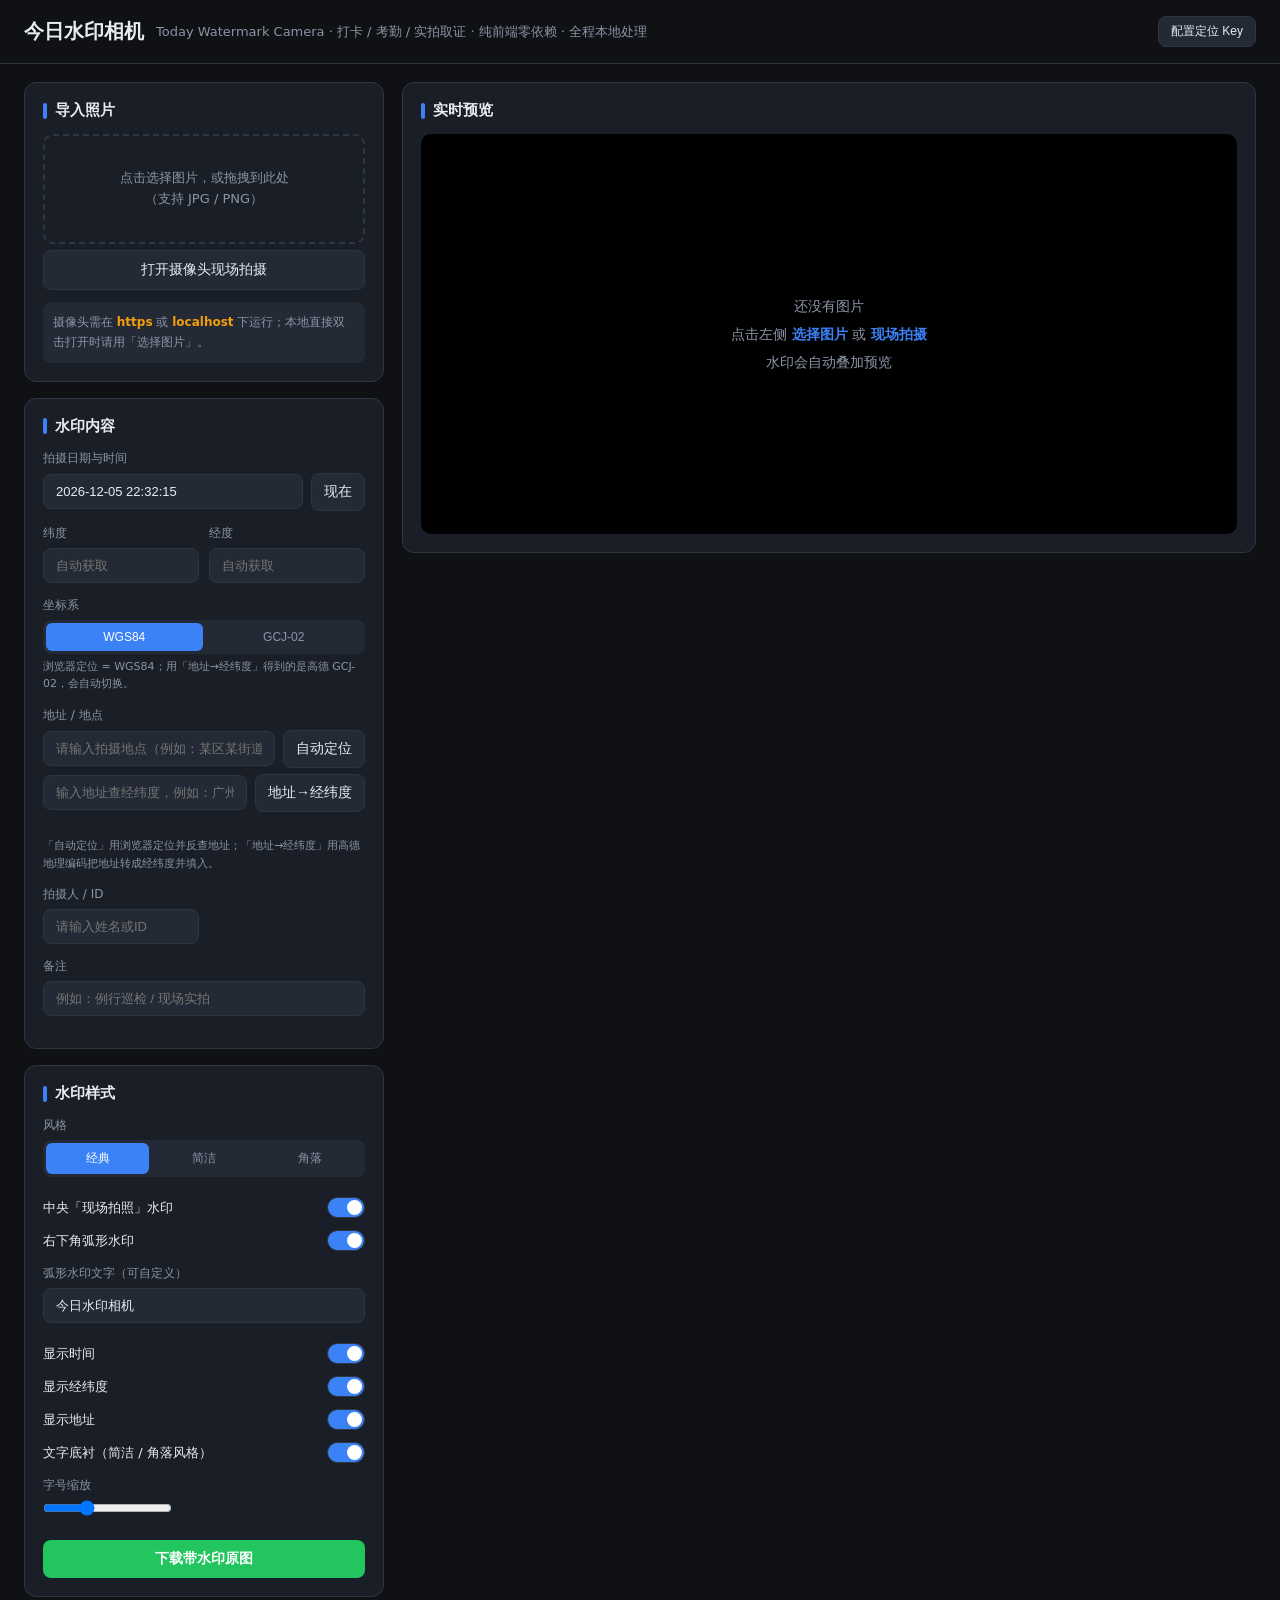
==== index.html @ eaea77f7 "今日水印相机 v1.0：纯前端照片水印工具" ====
<!DOCTYPE html>
<html lang="zh-CN">
<head>
<meta charset="UTF-8">
<meta name="viewport" content="width=device-width, initial-scale=1.0">
<title>今日水印相机 · 打卡取证</title>
<link rel="stylesheet" href="css/style.css">
</head>
<body>
<header>
  <h1>今日水印相机</h1>
  <span class="sub">Today Watermark Camera · 打卡 / 考勤 / 实拍取证 · 纯前端零依赖 · 全程本地处理</span>
  <button class="btn ghost tiny" id="keyBtn">配置定位 Key</button>
</header>

<div class="wrap">
  <div>
    <!-- 导入照片 -->
    <div class="panel" style="margin-bottom:16px">
      <h2>导入照片</h2>
      <div id="uploadBox" class="upload">点击选择图片，或拖拽到此处<br>（支持 JPG / PNG）</div>
      <input type="file" id="fileInput" accept="image/*" style="display:none">
      <button class="btn ghost block" id="camBtn">打开摄像头现场拍摄</button>
      <video id="cam" playsinline autoplay muted></video>
      <div id="camBtns" class="row" style="margin-top:8px;display:none">
        <button class="btn green" id="shootBtn">拍摄</button>
        <button class="btn ghost" id="stopCam">关闭摄像头</button>
      </div>
      <div class="hint">摄像头需在 <b>https</b> 或 <b>localhost</b> 下运行；本地直接双击打开时请用「选择图片」。</div>
    </div>

    <!-- 水印内容 -->
    <div class="panel">
      <h2>水印内容</h2>
      <div class="grp">
        <label>拍摄日期与时间</label>
        <div class="posbar">
          <input type="text" id="timeText" placeholder="自动获取当前时间">
          <button class="btn ghost" id="refreshTime">现在</button>
        </div>
      </div>
      <div class="cols">
        <div class="grp"><label>纬度</label><input type="text" id="latV" placeholder="自动获取"></div>
        <div class="grp"><label>经度</label><input type="text" id="lngV" placeholder="自动获取"></div>
      </div>
      <div class="grp">
        <label>坐标系</label>
        <div class="seg" id="crsSeg">
          <button data-crs="WGS84坐标系" class="on">WGS84</button>
          <button data-crs="GCJ02坐标系">GCJ-02</button>
        </div>
        <div class="hintline">浏览器定位 = WGS84；用「地址→经纬度」得到的是高德 GCJ-02，会自动切换。</div>
      </div>
      <div class="grp">
        <label>地址 / 地点</label>
        <div class="posbar">
          <input type="text" id="addrV" placeholder="请输入拍摄地点（例如：某区某街道）">
          <button class="btn ghost" id="autoPos">自动定位</button>
        </div>
        <div class="posbar" style="margin-top:6px">
          <input type="text" id="addrQuery" placeholder="输入地址查经纬度，例如：广州市天河区…">
          <button class="btn ghost" id="geoBtn">地址→经纬度</button>
        </div>
        <div class="st" id="posStatus"></div>
        <div class="hintline">「自动定位」用浏览器定位并反查地址；「地址→经纬度」用高德地理编码把地址转成经纬度并填入。</div>
      </div>
      <div class="cols">
        <div class="grp"><label>拍摄人 / ID</label><input type="text" id="idV" placeholder="请输入姓名或ID"></div>
      </div>
      <div class="grp"><label>备注</label><input type="text" id="memoV" placeholder="例如：例行巡检 / 现场实拍"></div>
    </div>

    <!-- 水印样式 -->
    <div class="panel" style="margin-top:16px">
      <h2>水印样式</h2>
      <div class="grp">
        <label>风格</label>
        <div class="seg" id="styleSeg">
          <button data-style="classic" class="on">经典</button>
          <button data-style="clean">简洁</button>
          <button data-style="corner">角落</button>
        </div>
      </div>
      <div class="switchRow"><span>中央「现场拍照」水印</span><div class="switch on" id="swCenter"></div></div>
      <div class="switchRow"><span>右下角弧形水印</span><div class="switch on" id="swArc"></div></div>
      <div class="grp" style="margin-top:8px">
        <label>弧形水印文字（可自定义）</label>
        <input type="text" id="arcTextV" value="今日水印相机" placeholder="例如：今日水印相机 / 巡检记录 / 自定义文字">
      </div>
      <div class="switchRow"><span>显示时间</span><div class="switch on" id="swTime"></div></div>
      <div class="switchRow"><span>显示经纬度</span><div class="switch on" id="swLng"></div></div>
      <div class="switchRow"><span>显示地址</span><div class="switch on" id="swAddr"></div></div>
      <div class="switchRow"><span>文字底衬（简洁 / 角落风格）</span><div class="switch on" id="swBg"></div></div>
      <div class="grp" style="margin-top:8px">
        <label>字号缩放</label>
        <input type="range" id="scaleSlider" min="1.2" max="5" step="0.1" value="2.4">
      </div>
      <button class="btn block green" id="exportBtn">下载带水印原图</button>
    </div>
  </div>

  <!-- 实时预览 -->
  <div>
    <div class="panel">
      <h2>实时预览</h2>
      <div class="stage" id="stage">
        <img id="display" alt="预览">
        <div class="ph" id="placeholder">还没有图片<br>点击左侧 <b>选择图片</b> 或 <b>现场拍摄</b><br>水印会自动叠加预览</div>
      </div>
    </div>
  </div>
</div>

<script src="js/config.js"></script>
<script src="js/utils.js"></script>
<script src="js/geo.js"></script>
<script src="js/camera.js"></script>
<script src="js/watermark.js"></script>
<script src="js/app.js"></script>
</body>
</html>
---- css/style.css ----
*{margin:0;padding:0;box-sizing:border-box}
:root{
  --bg:#0f1115;--panel:#1a1e26;--panel2:#232a35;--line:#2e3644;
  --txt:#e8ecf2;--mut:#8b94a5;--acc:#3b82f6;--ok:#22c55e;--warn:#f59e0b;
}
body{background:var(--bg);color:var(--txt);font-family:"Microsoft YaHei",system-ui,sans-serif;min-height:100vh}
header{padding:16px 24px;border-bottom:1px solid var(--line);display:flex;align-items:center;gap:12px;flex-wrap:wrap}
header h1{font-size:20px;font-weight:700}
header .sub{color:var(--mut);font-size:13px;flex:1}
.wrap{display:grid;grid-template-columns:360px 1fr;gap:18px;padding:18px 24px;max-width:1400px;margin:0 auto}
@media(max-width:900px){.wrap{grid-template-columns:1fr}}
.panel{background:var(--panel);border:1px solid var(--line);border-radius:12px;padding:18px}
.panel h2{font-size:15px;margin-bottom:14px;display:flex;align-items:center;gap:8px}
.panel h2::before{content:"";width:4px;height:16px;background:var(--acc);border-radius:2px}
.grp{margin-bottom:14px}
.grp label{display:block;font-size:12px;color:var(--mut);margin-bottom:6px}
.grp input[type=text],.grp input[type=number]{
  width:100%;background:var(--panel2);border:1px solid var(--line);color:var(--txt);
  border-radius:8px;padding:9px 12px;font-size:13px;outline:none
}
.grp input:focus{border-color:var(--acc)}
.row{display:flex;gap:10px;align-items:center;flex-wrap:wrap}
.btn{background:var(--acc);color:#fff;border:none;border-radius:8px;padding:10px 16px;font-size:14px;cursor:pointer;transition:.15s;font-weight:600}
.btn:hover{filter:brightness(1.1)}
.btn.ghost{background:var(--panel2);color:var(--txt);border:1px solid var(--line);font-weight:500}
.btn.ghost:hover{border-color:var(--acc);color:var(--acc)}
.btn.green{background:var(--ok)}
.btn.tiny{padding:6px 12px;font-size:12px;font-weight:500}
.btn.block{width:100%;margin-top:6px}
.upload{width:100%;height:110px;border:2px dashed var(--line);border-radius:10px;display:flex;align-items:center;justify-content:center;color:var(--mut);cursor:pointer;text-align:center;transition:.15s;font-size:13px;line-height:1.6}
.upload:hover{border-color:var(--acc);color:var(--acc)}
.seg{display:flex;background:var(--panel2);border-radius:8px;padding:3px;gap:3px}
.seg button{flex:1;padding:7px 4px;background:transparent;border:none;color:var(--mut);border-radius:6px;cursor:pointer;font-size:12px}
.seg button.on{background:var(--acc);color:#fff}
.switchRow{display:flex;justify-content:space-between;align-items:center;padding:6px 0;gap:10px}
.switchRow span{font-size:13px}
.switch{width:38px;height:21px;background:var(--panel2);border-radius:20px;position:relative;cursor:pointer;border:1px solid var(--line);transition:.15s;flex-shrink:0}
.switch::after{content:"";position:absolute;top:2px;left:2px;width:15px;height:15px;background:#fff;border-radius:50%;transition:.15s}
.switch.on{background:var(--acc)}
.switch.on::after{left:19px}
.stage{background:#000;border-radius:10px;overflow:hidden;position:relative;min-height:400px;display:flex;align-items:center;justify-content:center}
#display{max-width:100%;max-height:70vh;display:none;user-select:none}
.ph{color:var(--mut);font-size:14px;text-align:center;padding:40px 20px;line-height:2}
.ph b{color:var(--acc)}
.hint{font-size:12px;color:var(--mut);line-height:1.7;background:var(--panel2);border-radius:8px;padding:10px;margin-top:12px}
.hint b{color:var(--warn)}
video{width:100%;max-height:360px;border-radius:10px;background:#000;display:none;margin-top:10px}
.cols{display:grid;grid-template-columns:1fr 1fr;gap:10px}
@media(max-width:600px){.cols{grid-template-columns:1fr}}
.posbar{display:flex;gap:8px;align-items:center;margin-top:6px}
.posbar input{flex:1}
.posbar button{flex-shrink:0;padding:9px 12px}
.st{font-size:12px;color:var(--mut);margin-top:5px;min-height:16px}
.ok{color:var(--ok)}.warn{color:var(--warn)}.err{color:#ef4444}
.hintline{font-size:11px;color:var(--mut);line-height:1.6;margin-top:4px}
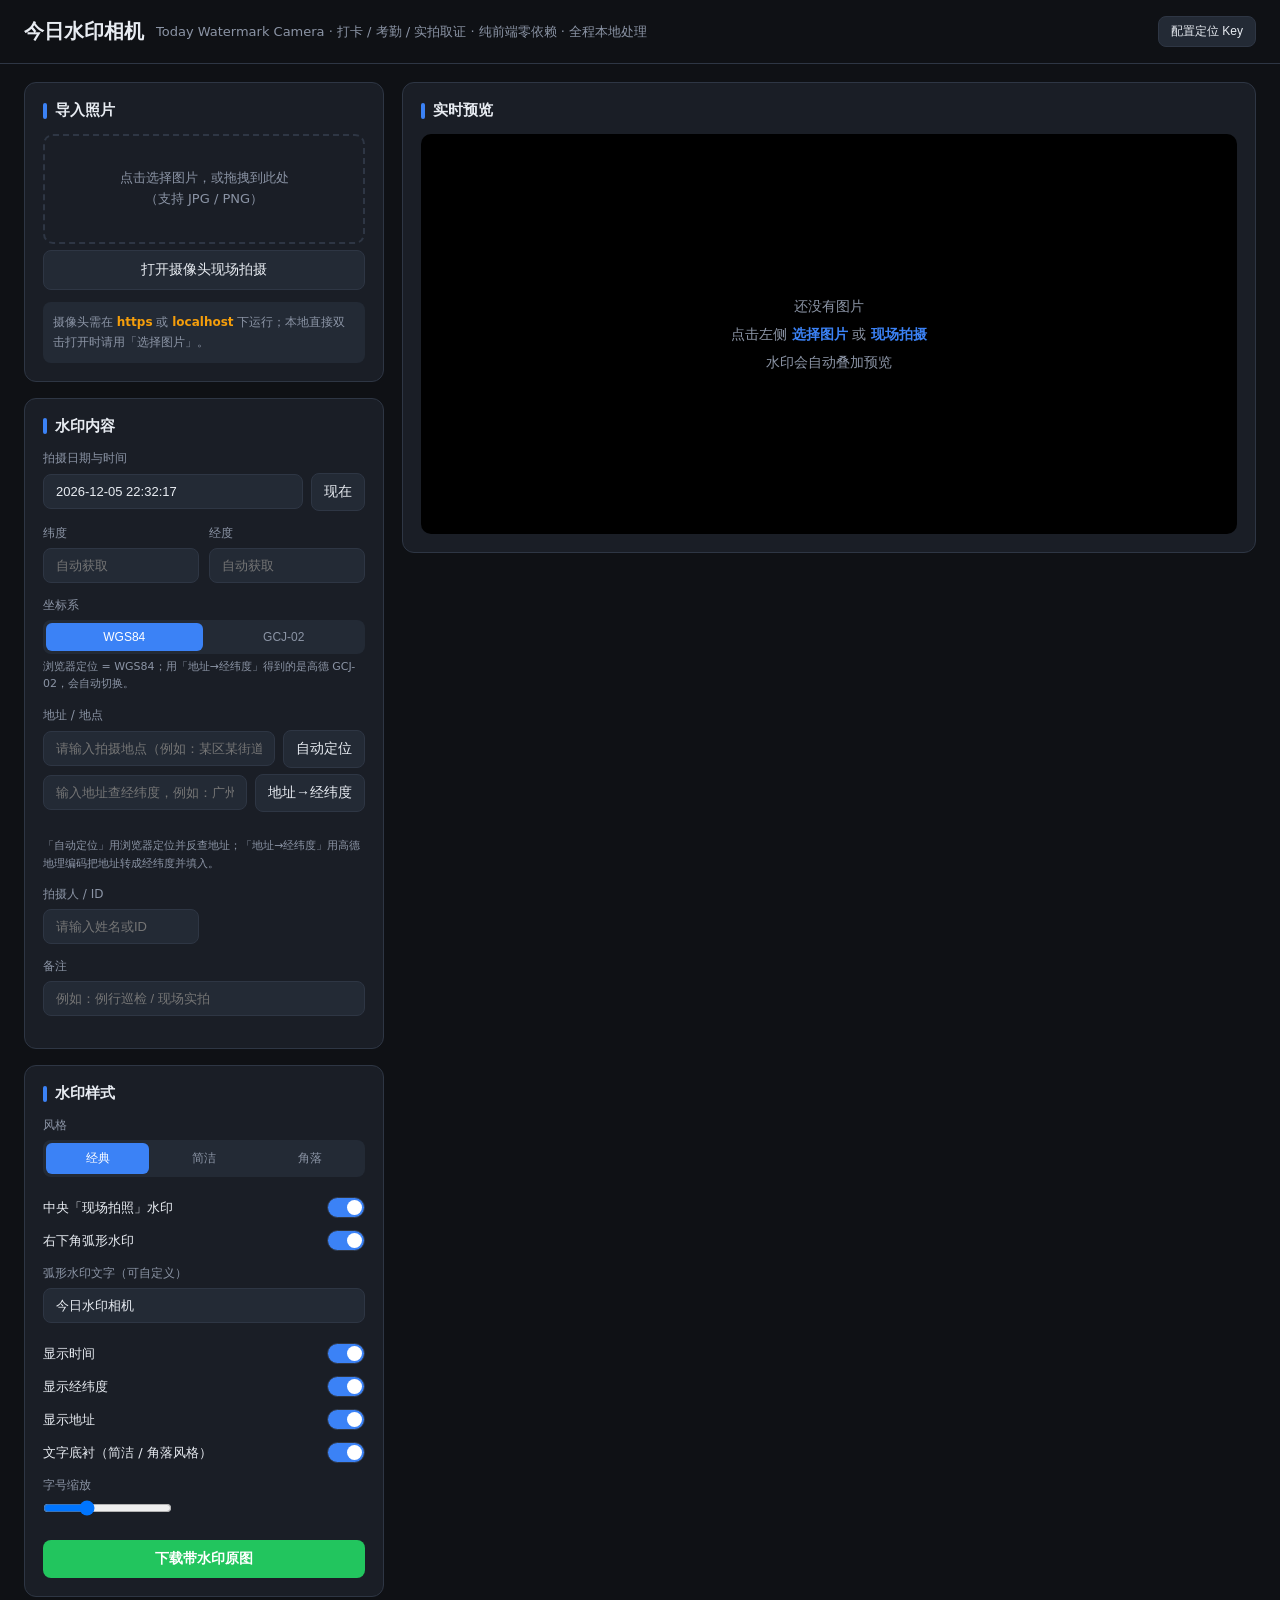
==== commit 6a09d67b: "feat(PWA): link manifest/icon/theme-color and register service worker" ====
--- a/index.html
+++ b/index.html
@@ -5,6 +5,10 @@
 <meta name="viewport" content="width=device-width, initial-scale=1.0">
 <title>今日水印相机 · 打卡取证</title>
 <link rel="stylesheet" href="css/style.css">
+<link rel="manifest" href="manifest.webmanifest">
+<link rel="icon" type="image/svg+xml" href="icons/icon.svg">
+<link rel="apple-touch-icon" href="icons/icon.svg">
+<meta name="theme-color" content="#0f1115">
 </head>
 <body>
 <header>
@@ -117,5 +121,13 @@
 <script src="js/camera.js"></script>
 <script src="js/watermark.js"></script>
 <script src="js/app.js"></script>
+<script>
+  // PWA：安全上下文（https / localhost）下注册 Service Worker，支持添加到主屏幕、离线可用
+  if ("serviceWorker" in navigator && window.isSecureContext) {
+    window.addEventListener("load", function () {
+      navigator.serviceWorker.register("sw.js");
+    });
+  }
+</script>
 </body>
 </html>
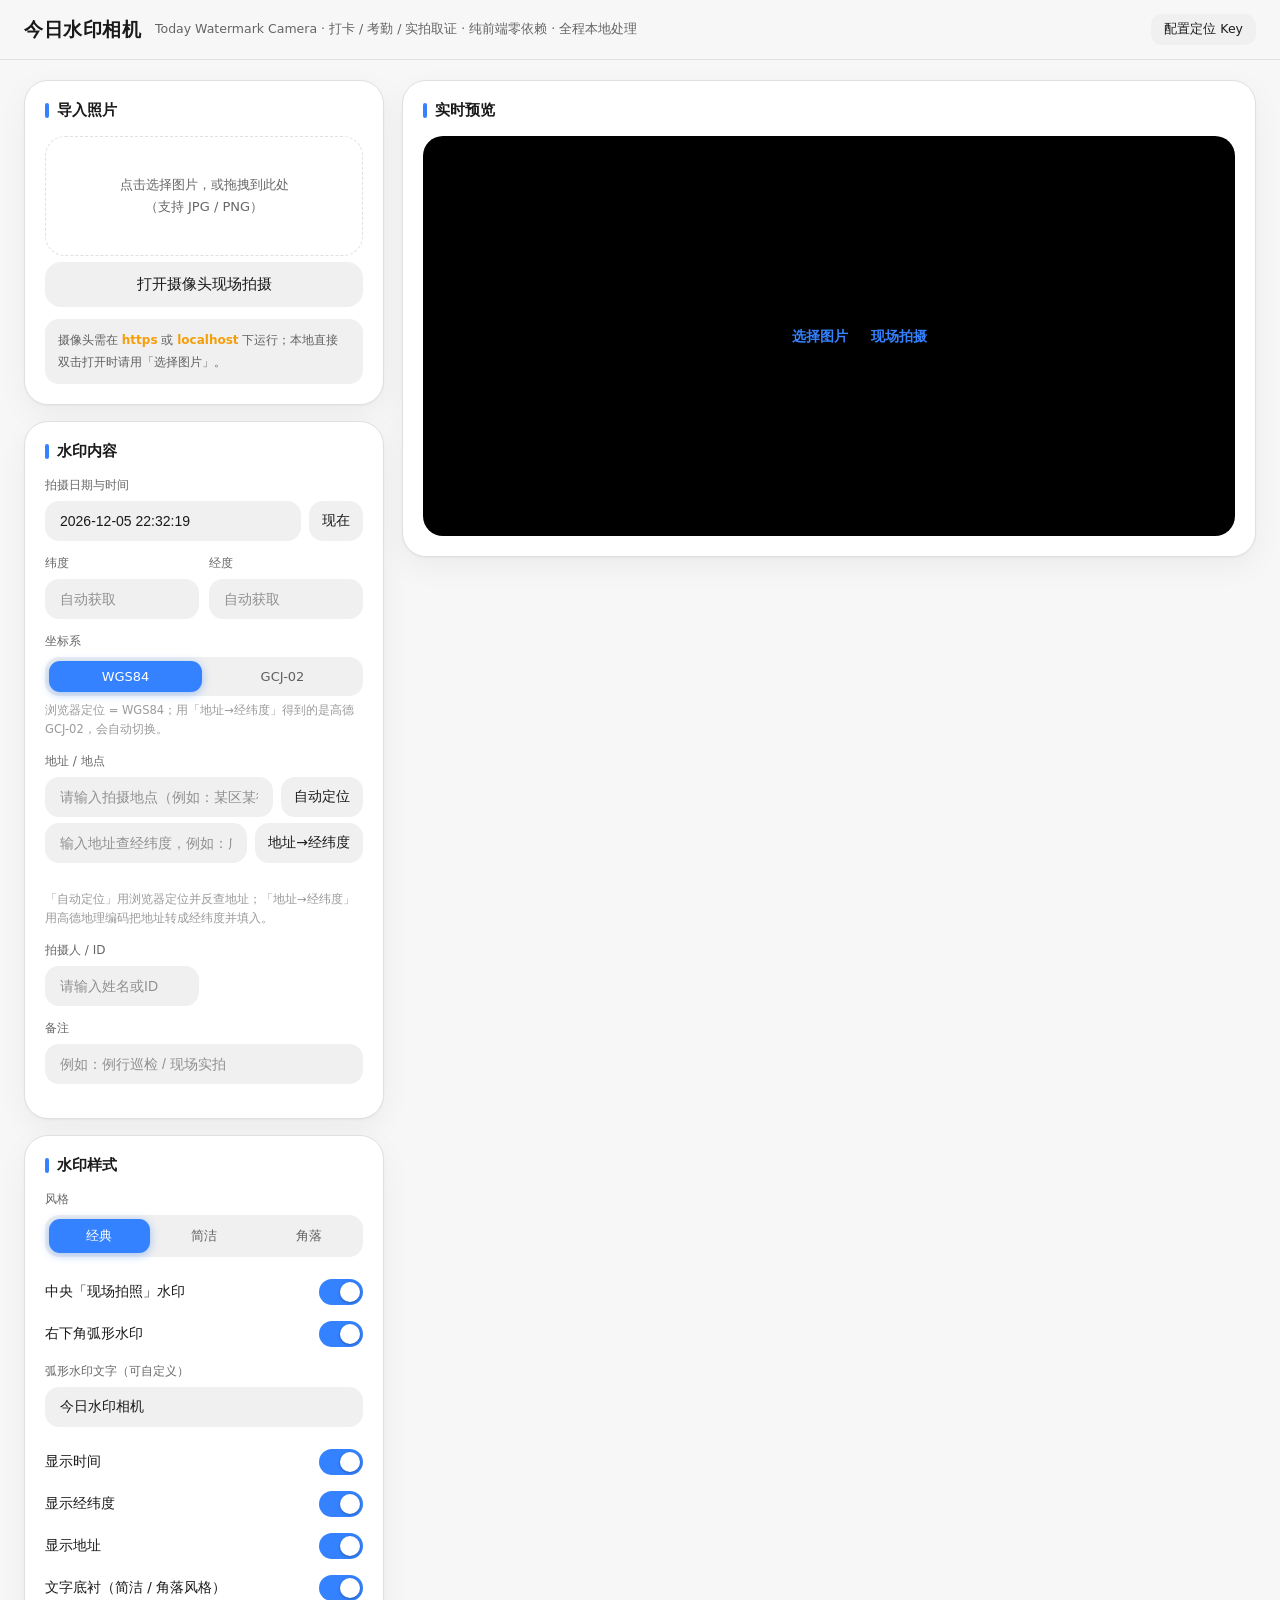
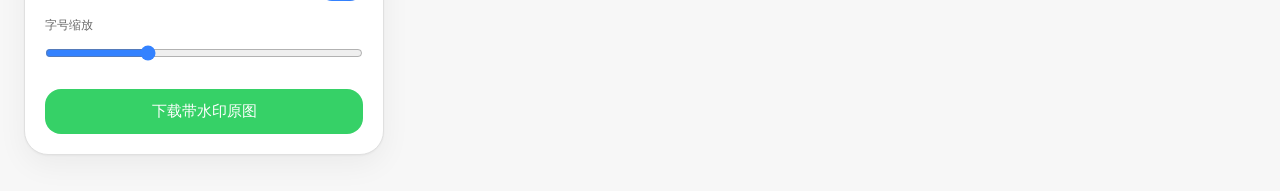
==== commit 67385be6: "style: theme-color 跟随系统明暗（Miuix 双主题）" ====
--- a/index.html
+++ b/index.html
@@ -8,7 +8,8 @@
 <link rel="manifest" href="manifest.webmanifest">
 <link rel="icon" type="image/svg+xml" href="icons/icon.svg">
 <link rel="apple-touch-icon" href="icons/icon.svg">
-<meta name="theme-color" content="#0f1115">
+<meta name="theme-color" media="(prefers-color-scheme: dark)" content="#242424">
+<meta name="theme-color" media="(prefers-color-scheme: light)" content="#f7f7f7">
 </head>
 <body>
 <header>
--- a/css/style.css
+++ b/css/style.css
@@ -1,55 +1,169 @@
+/* 今日水印相机 · Miuix(HyperOS)风格主题
+   色板取自 compose-miuix-ui/miuix 官方 Colors.kt（lightColorScheme / darkColorScheme），
+   主色：浅色 #3482FF / 深色 #277AF7，跟随系统明暗自动切换 */
+
 *{margin:0;padding:0;box-sizing:border-box}
+
 :root{
-  --bg:#0f1115;--panel:#1a1e26;--panel2:#232a35;--line:#2e3644;
-  --txt:#e8ecf2;--mut:#8b94a5;--acc:#3b82f6;--ok:#22c55e;--warn:#f59e0b;
+  /* Miuix 色板 · 深色 darkColorScheme */
+  --bg:#242424;
+  --panel:#2d2d2d;
+  --panel2:#434343;
+  --line:#393939;
+  --txt:#f2f2f2;
+  --mut:rgba(255,255,255,.5);
+  --sub:rgba(255,255,255,.4);
+  --acc:#277af7;
+  --on-acc:#ffffff;
+  --ok:#36d167;
+  --warn:#f59e0b;
+  --err:#f12522;
+  --stage:#000000;
+  --shadow:none;
+  --ease:cubic-bezier(.2,0,0,1);
 }
-body{background:var(--bg);color:var(--txt);font-family:"Microsoft YaHei",system-ui,sans-serif;min-height:100vh}
-header{padding:16px 24px;border-bottom:1px solid var(--line);display:flex;align-items:center;gap:12px;flex-wrap:wrap}
-header h1{font-size:20px;font-weight:700}
-header .sub{color:var(--mut);font-size:13px;flex:1}
-.wrap{display:grid;grid-template-columns:360px 1fr;gap:18px;padding:18px 24px;max-width:1400px;margin:0 auto}
-@media(max-width:900px){.wrap{grid-template-columns:1fr}}
-.panel{background:var(--panel);border:1px solid var(--line);border-radius:12px;padding:18px}
-.panel h2{font-size:15px;margin-bottom:14px;display:flex;align-items:center;gap:8px}
-.panel h2::before{content:"";width:4px;height:16px;background:var(--acc);border-radius:2px}
+@media (prefers-color-scheme:light){
+  :root{
+    /* Miuix 色板 · 浅色 lightColorScheme */
+    --bg:#f7f7f7;
+    --panel:#ffffff;
+    --panel2:#f0f0f0;
+    --line:#e0e0e0;
+    --txt:#1a1a1a;
+    --mut:rgba(0,0,0,.6);
+    --sub:rgba(0,0,0,.4);
+    --acc:#3482ff;
+    --err:#e94634;
+    --shadow:0 1px 2px rgba(0,0,0,.04),0 10px 30px rgba(0,0,0,.05);
+  }
+}
+
+html{-webkit-text-size-adjust:100%}
+body{
+  background:var(--bg);color:var(--txt);
+  font-family:"MiSans","MiSans VF","HarmonyOS Sans SC","PingFang SC","Microsoft YaHei",system-ui,sans-serif;
+  min-height:100vh;-webkit-font-smoothing:antialiased;
+  transition:background .3s var(--ease),color .3s var(--ease);
+}
+button{font-family:inherit}
+::selection{background:rgba(52,130,255,.35)}
+:focus-visible{outline:2px solid var(--acc);outline-offset:2px}
+input[type=range]{width:100%;height:24px;accent-color:var(--acc);cursor:pointer}
+::-webkit-scrollbar{width:8px;height:8px}
+::-webkit-scrollbar-thumb{background:rgba(128,128,128,.4);border-radius:99px}
+::-webkit-scrollbar-track{background:transparent}
+
+/* 顶栏：毛玻璃吸顶 */
+header{
+  position:sticky;top:0;z-index:20;
+  padding:14px 24px;display:flex;align-items:center;gap:14px;flex-wrap:wrap;
+  background:rgba(36,36,36,.75);
+  -webkit-backdrop-filter:saturate(1.6) blur(22px);
+  backdrop-filter:saturate(1.6) blur(22px);
+  border-bottom:1px solid var(--line);
+}
+@media (prefers-color-scheme:light){
+  header{background:rgba(247,247,247,.75)}
+}
+header h1{font-size:19px;font-weight:600;letter-spacing:.5px}
+header .sub{color:var(--mut);font-size:12.5px;flex:1}
+
+.wrap{display:grid;grid-template-columns:360px 1fr;gap:18px;padding:20px 24px 36px;max-width:1400px;margin:0 auto}
+@media(max-width:900px){.wrap{grid-template-columns:1fr;padding:16px 14px 30px}}
+
+/* 卡片：HyperOS 大圆角 */
+.panel{
+  background:var(--panel);border:1px solid var(--line);
+  border-radius:24px;padding:20px;box-shadow:var(--shadow);
+}
+.panel h2{font-size:15px;font-weight:600;margin-bottom:16px;display:flex;align-items:center;gap:8px}
+.panel h2::before{content:"";width:4px;height:15px;background:var(--acc);border-radius:99px}
 .grp{margin-bottom:14px}
-.grp label{display:block;font-size:12px;color:var(--mut);margin-bottom:6px}
+.grp label{display:block;font-size:12px;color:var(--mut);margin-bottom:7px}
 .grp input[type=text],.grp input[type=number]{
-  width:100%;background:var(--panel2);border:1px solid var(--line);color:var(--txt);
-  border-radius:8px;padding:9px 12px;font-size:13px;outline:none
+  width:100%;background:var(--panel2);border:1px solid transparent;color:var(--txt);
+  border-radius:14px;padding:11px 14px;font-size:14px;outline:none;
+  transition:border-color .2s var(--ease),box-shadow .2s var(--ease);
 }
-.grp input:focus{border-color:var(--acc)}
+.grp input::placeholder{color:var(--sub)}
+.grp input:focus{
+  border-color:var(--acc);
+  box-shadow:0 0 0 3px rgba(52,130,255,.22);
+}
 .row{display:flex;gap:10px;align-items:center;flex-wrap:wrap}
-.btn{background:var(--acc);color:#fff;border:none;border-radius:8px;padding:10px 16px;font-size:14px;cursor:pointer;transition:.15s;font-weight:600}
-.btn:hover{filter:brightness(1.1)}
-.btn.ghost{background:var(--panel2);color:var(--txt);border:1px solid var(--line);font-weight:500}
-.btn.ghost:hover{border-color:var(--acc);color:var(--acc)}
-.btn.green{background:var(--ok)}
-.btn.tiny{padding:6px 12px;font-size:12px;font-weight:500}
-.btn.block{width:100%;margin-top:6px}
-.upload{width:100%;height:110px;border:2px dashed var(--line);border-radius:10px;display:flex;align-items:center;justify-content:center;color:var(--mut);cursor:pointer;text-align:center;transition:.15s;font-size:13px;line-height:1.6}
-.upload:hover{border-color:var(--acc);color:var(--acc)}
-.seg{display:flex;background:var(--panel2);border-radius:8px;padding:3px;gap:3px}
-.seg button{flex:1;padding:7px 4px;background:transparent;border:none;color:var(--mut);border-radius:6px;cursor:pointer;font-size:12px}
-.seg button.on{background:var(--acc);color:#fff}
-.switchRow{display:flex;justify-content:space-between;align-items:center;padding:6px 0;gap:10px}
-.switchRow span{font-size:13px}
-.switch{width:38px;height:21px;background:var(--panel2);border-radius:20px;position:relative;cursor:pointer;border:1px solid var(--line);transition:.15s;flex-shrink:0}
-.switch::after{content:"";position:absolute;top:2px;left:2px;width:15px;height:15px;background:#fff;border-radius:50%;transition:.15s}
+
+/* 按钮 */
+.btn{
+  background:var(--acc);color:var(--on-acc);border:none;border-radius:14px;
+  padding:11px 18px;font-size:14px;font-weight:500;cursor:pointer;
+  transition:transform .15s var(--ease),filter .2s var(--ease),color .2s var(--ease);
+}
+.btn:hover{filter:brightness(1.08)}
+.btn:active{transform:scale(.97)}
+.btn.ghost{background:var(--panel2);color:var(--txt)}
+.btn.ghost:hover{color:var(--acc);filter:none}
+.btn.green{background:var(--ok);color:#fff}
+.btn.tiny{padding:7px 13px;font-size:12.5px;border-radius:11px}
+.btn.block{width:100%;margin-top:6px;padding:13px;font-size:15px;border-radius:16px}
+
+/* 上传区 */
+.upload{
+  width:100%;height:120px;border:1.5px dashed var(--line);border-radius:20px;
+  display:flex;align-items:center;justify-content:center;color:var(--mut);
+  cursor:pointer;text-align:center;transition:.2s var(--ease);font-size:13px;line-height:1.7;
+}
+.upload:hover,.upload.uploadOver{
+  border-color:var(--acc);color:var(--acc);
+  background:rgba(52,130,255,.08);
+}
+
+/* 分段控件 */
+.seg{display:flex;background:var(--panel2);border-radius:14px;padding:4px;gap:4px}
+.seg button{
+  flex:1;padding:8px 4px;background:transparent;border:none;color:var(--mut);
+  border-radius:11px;cursor:pointer;font-size:13px;font-weight:500;
+  transition:.2s var(--ease);
+}
+.seg button.on{
+  background:var(--acc);color:var(--on-acc);
+  box-shadow:0 2px 10px rgba(39,122,247,.4);
+}
+
+/* 开关 */
+.switchRow{display:flex;justify-content:space-between;align-items:center;padding:8px 0;gap:10px}
+.switchRow span{font-size:13.5px}
+.switch{
+  width:44px;height:26px;background:var(--line);border-radius:99px;position:relative;
+  cursor:pointer;transition:.25s var(--ease);flex-shrink:0;border:none;
+}
+.switch::after{
+  content:"";position:absolute;top:3px;left:3px;width:20px;height:20px;
+  background:#fff;border-radius:50%;transition:.25s var(--ease);
+  box-shadow:0 1px 3px rgba(0,0,0,.3);
+}
 .switch.on{background:var(--acc)}
-.switch.on::after{left:19px}
-.stage{background:#000;border-radius:10px;overflow:hidden;position:relative;min-height:400px;display:flex;align-items:center;justify-content:center}
+.switch.on::after{left:21px}
+
+/* 预览舞台 */
+.stage{background:var(--stage);border-radius:20px;overflow:hidden;position:relative;min-height:400px;display:flex;align-items:center;justify-content:center}
 #display{max-width:100%;max-height:70vh;display:none;user-select:none}
 .ph{color:var(--mut);font-size:14px;text-align:center;padding:40px 20px;line-height:2}
-.ph b{color:var(--acc)}
-.hint{font-size:12px;color:var(--mut);line-height:1.7;background:var(--panel2);border-radius:8px;padding:10px;margin-top:12px}
+.ph b{color:var(--acc);font-weight:600}
+
+.hint{font-size:12px;color:var(--mut);line-height:1.8;background:var(--panel2);border-radius:14px;padding:11px 13px;margin-top:12px}
 .hint b{color:var(--warn)}
-video{width:100%;max-height:360px;border-radius:10px;background:#000;display:none;margin-top:10px}
+video{width:100%;max-height:360px;border-radius:16px;background:#000;display:none;margin-top:10px}
 .cols{display:grid;grid-template-columns:1fr 1fr;gap:10px}
 @media(max-width:600px){.cols{grid-template-columns:1fr}}
 .posbar{display:flex;gap:8px;align-items:center;margin-top:6px}
 .posbar input{flex:1}
-.posbar button{flex-shrink:0;padding:9px 12px}
-.st{font-size:12px;color:var(--mut);margin-top:5px;min-height:16px}
-.ok{color:var(--ok)}.warn{color:var(--warn)}.err{color:#ef4444}
-.hintline{font-size:11px;color:var(--mut);line-height:1.6;margin-top:4px}
+.posbar button{flex-shrink:0;padding:11px 13px}
+.st{font-size:12px;color:var(--mut);margin-top:6px;min-height:16px}
+.ok{color:var(--ok)}
+.warn{color:var(--warn)}
+.err{color:var(--err)}
+.hintline{font-size:11.5px;color:var(--sub);line-height:1.65;margin-top:5px}
+
+@media (prefers-reduced-motion:reduce){
+  *{transition:none!important;animation:none!important}
+}
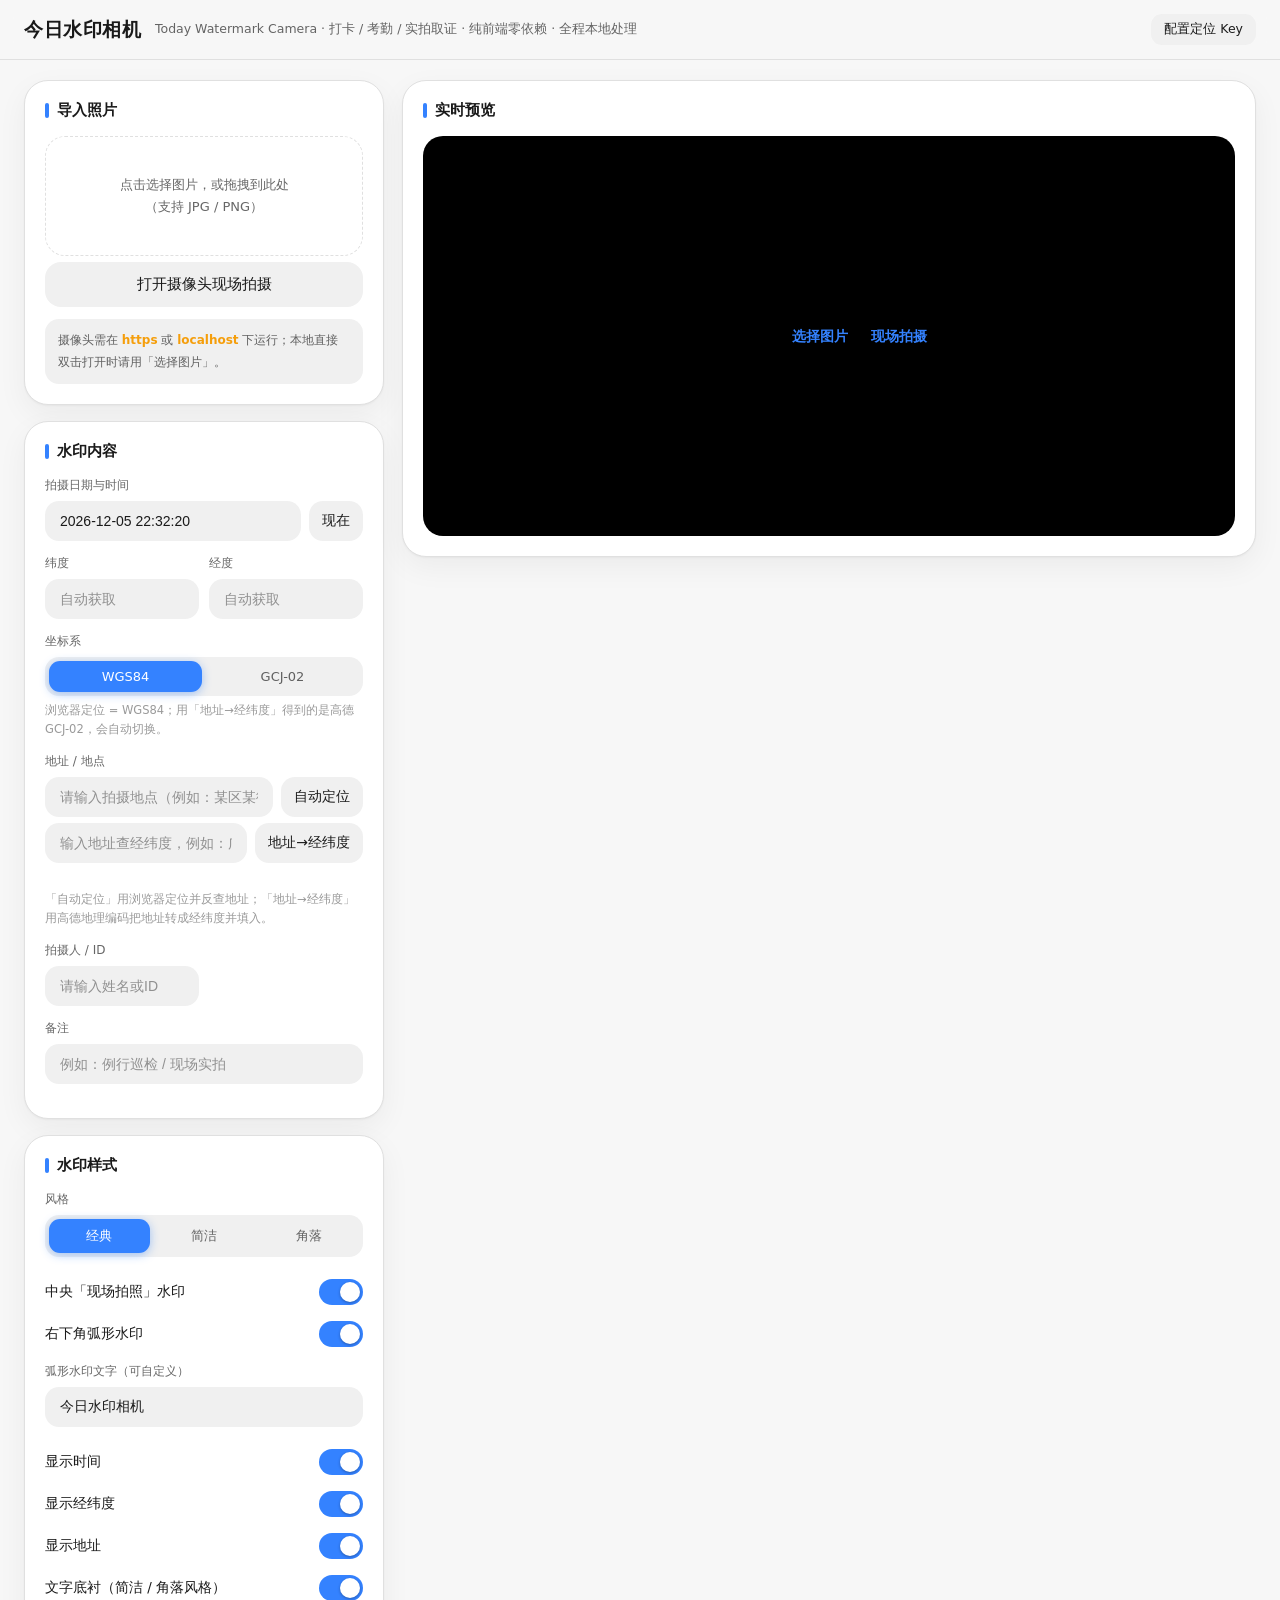
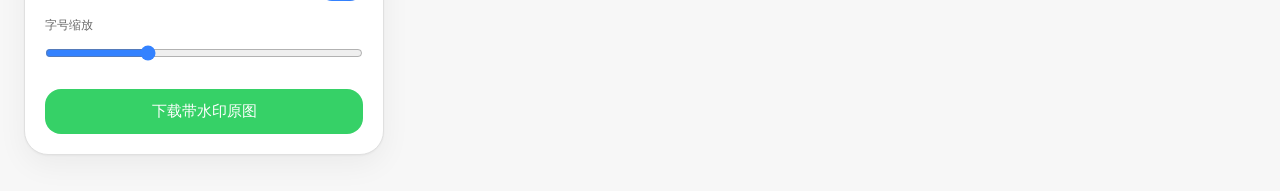
==== commit e395bb2b: "feat(app): 本地壳环境跳过 Service Worker 注册，更新即时生效" ====
--- a/index.html
+++ b/index.html
@@ -9,7 +9,7 @@
 <link rel="icon" type="image/svg+xml" href="icons/icon.svg">
 <link rel="apple-touch-icon" href="icons/icon.svg">
 <meta name="theme-color" media="(prefers-color-scheme: dark)" content="#242424">
-<meta name="theme-color" media="(prefers-color-scheme: light)" content="#f7f7f7">
+<meta name="theme-color" media="prefers-color-scheme: light" content="#f7f7f7">
 </head>
 <body>
 <header>
@@ -123,8 +123,10 @@
 <script src="js/watermark.js"></script>
 <script src="js/app.js"></script>
 <script>
-  // PWA：安全上下文（https / localhost）下注册 Service Worker，支持添加到主屏幕、离线可用
-  if ("serviceWorker" in navigator && window.isSecureContext) {
+  // PWA：在线（GitHub Pages）时注册 Service Worker 支持离线；
+  // Android 壳（appassets.androidplatform.net 虚拟域名）本地资源已持久、启动时有独立更新通道，跳过注册
+  var isLocalShell = location.hostname === "appassets.androidplatform.net";
+  if ("serviceWorker" in navigator && window.isSecureContext && !isLocalShell) {
     window.addEventListener("load", function () {
       navigator.serviceWorker.register("sw.js");
     });
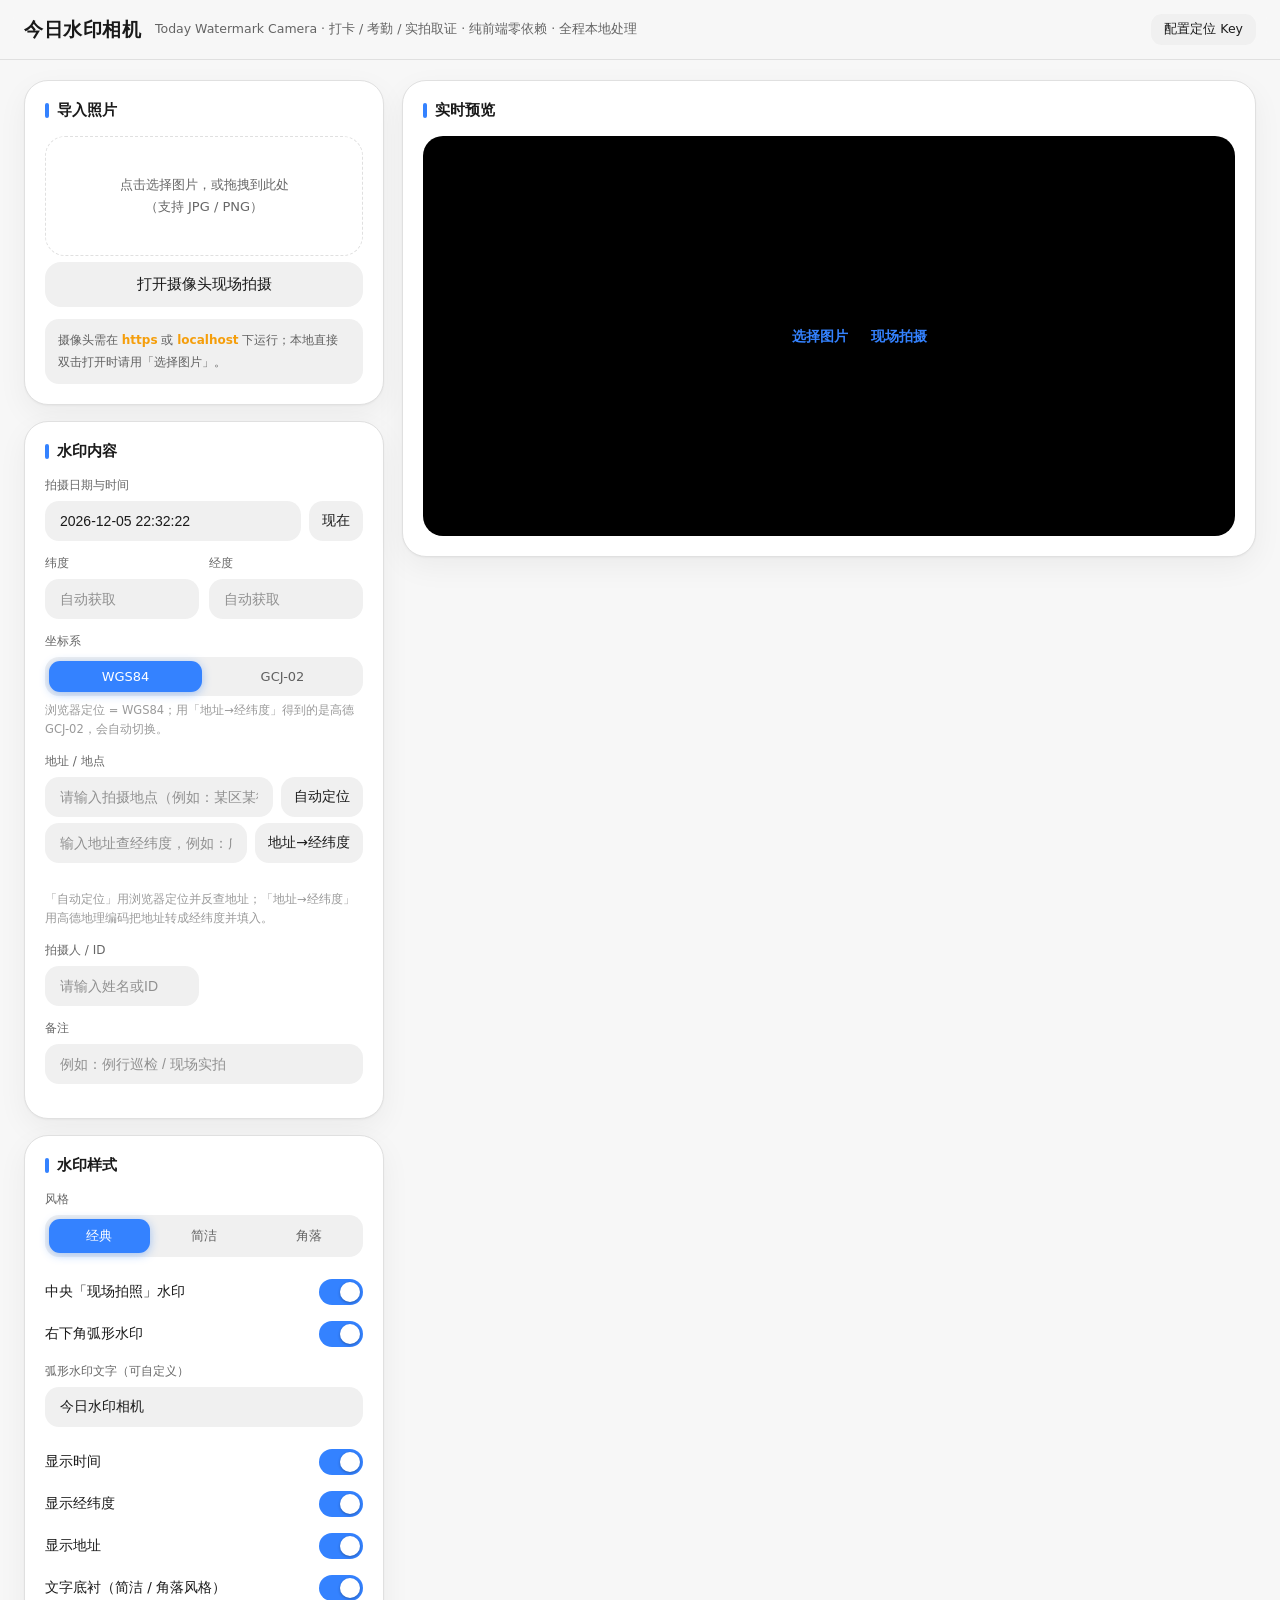
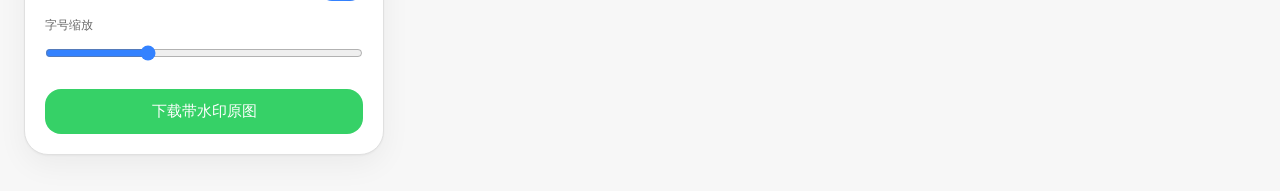
==== commit afee02f6: "fix: theme-color media 属性补回括号" ====
--- a/index.html
+++ b/index.html
@@ -9,7 +9,7 @@
 <link rel="icon" type="image/svg+xml" href="icons/icon.svg">
 <link rel="apple-touch-icon" href="icons/icon.svg">
 <meta name="theme-color" media="(prefers-color-scheme: dark)" content="#242424">
-<meta name="theme-color" media="prefers-color-scheme: light" content="#f7f7f7">
+<meta name="theme-color" media="(prefers-color-scheme: light)" content="#f7f7f7">
 </head>
 <body>
 <header>
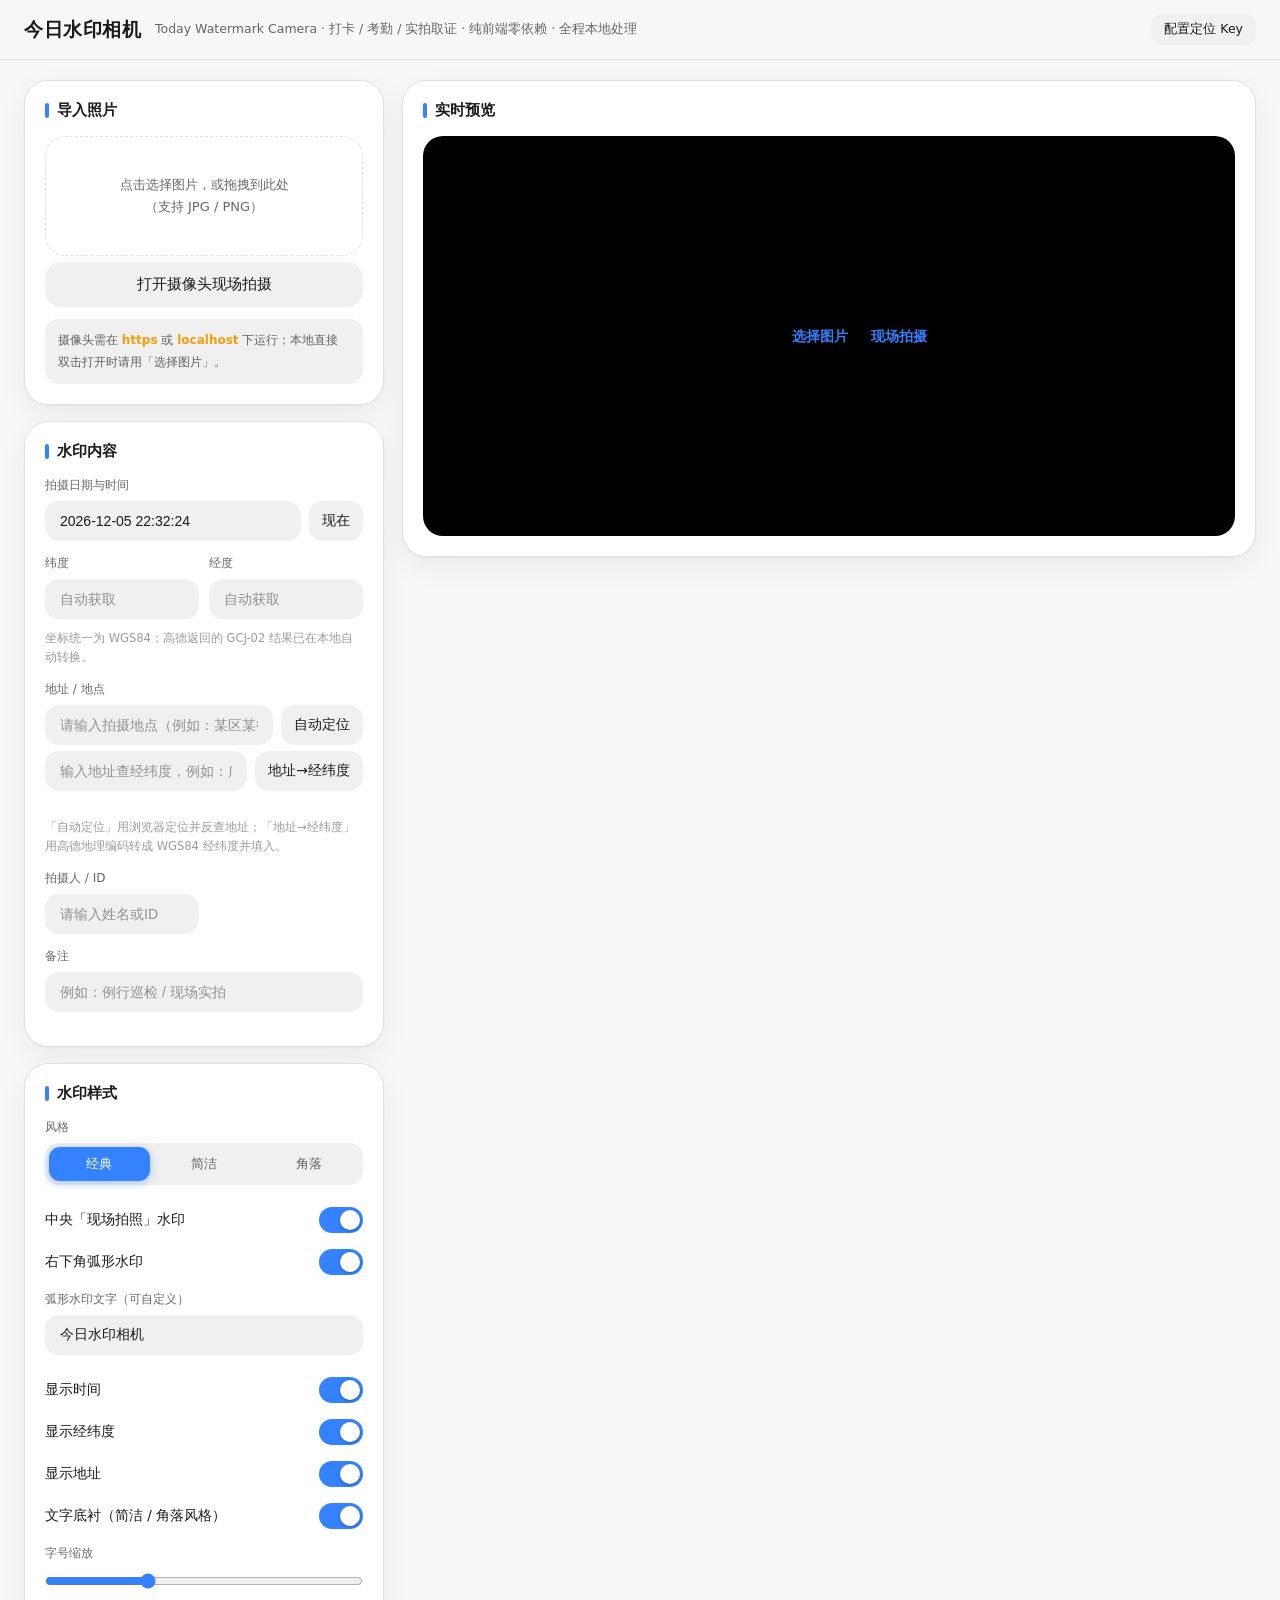
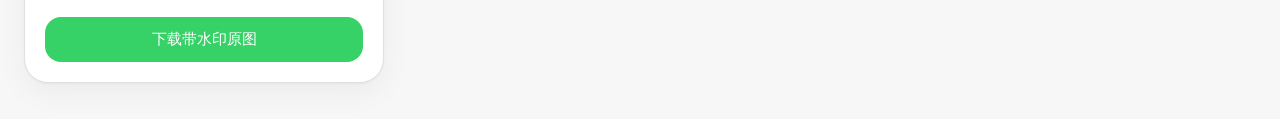
==== commit 1681cc2e: "refactor(web): 移除坐标系选择，固定 WGS84；version 升 5" ====
--- a/index.html
+++ b/index.html
@@ -48,14 +48,7 @@
         <div class="grp"><label>纬度</label><input type="text" id="latV" placeholder="自动获取"></div>
         <div class="grp"><label>经度</label><input type="text" id="lngV" placeholder="自动获取"></div>
       </div>
-      <div class="grp">
-        <label>坐标系</label>
-        <div class="seg" id="crsSeg">
-          <button data-crs="WGS84坐标系" class="on">WGS84</button>
-          <button data-crs="GCJ02坐标系">GCJ-02</button>
-        </div>
-        <div class="hintline">浏览器定位 = WGS84；用「地址→经纬度」得到的是高德 GCJ-02，会自动切换。</div>
-      </div>
+      <div class="hintline" style="margin:-4px 0 14px">坐标统一为 WGS84；高德返回的 GCJ-02 结果已在本地自动转换。</div>
       <div class="grp">
         <label>地址 / 地点</label>
         <div class="posbar">
@@ -67,7 +60,7 @@
           <button class="btn ghost" id="geoBtn">地址→经纬度</button>
         </div>
         <div class="st" id="posStatus"></div>
-        <div class="hintline">「自动定位」用浏览器定位并反查地址；「地址→经纬度」用高德地理编码把地址转成经纬度并填入。</div>
+        <div class="hintline">「自动定位」用浏览器定位并反查地址；「地址→经纬度」用高德地理编码转成 WGS84 经纬度并填入。</div>
       </div>
       <div class="cols">
         <div class="grp"><label>拍摄人 / ID</label><input type="text" id="idV" placeholder="请输入姓名或ID"></div>
